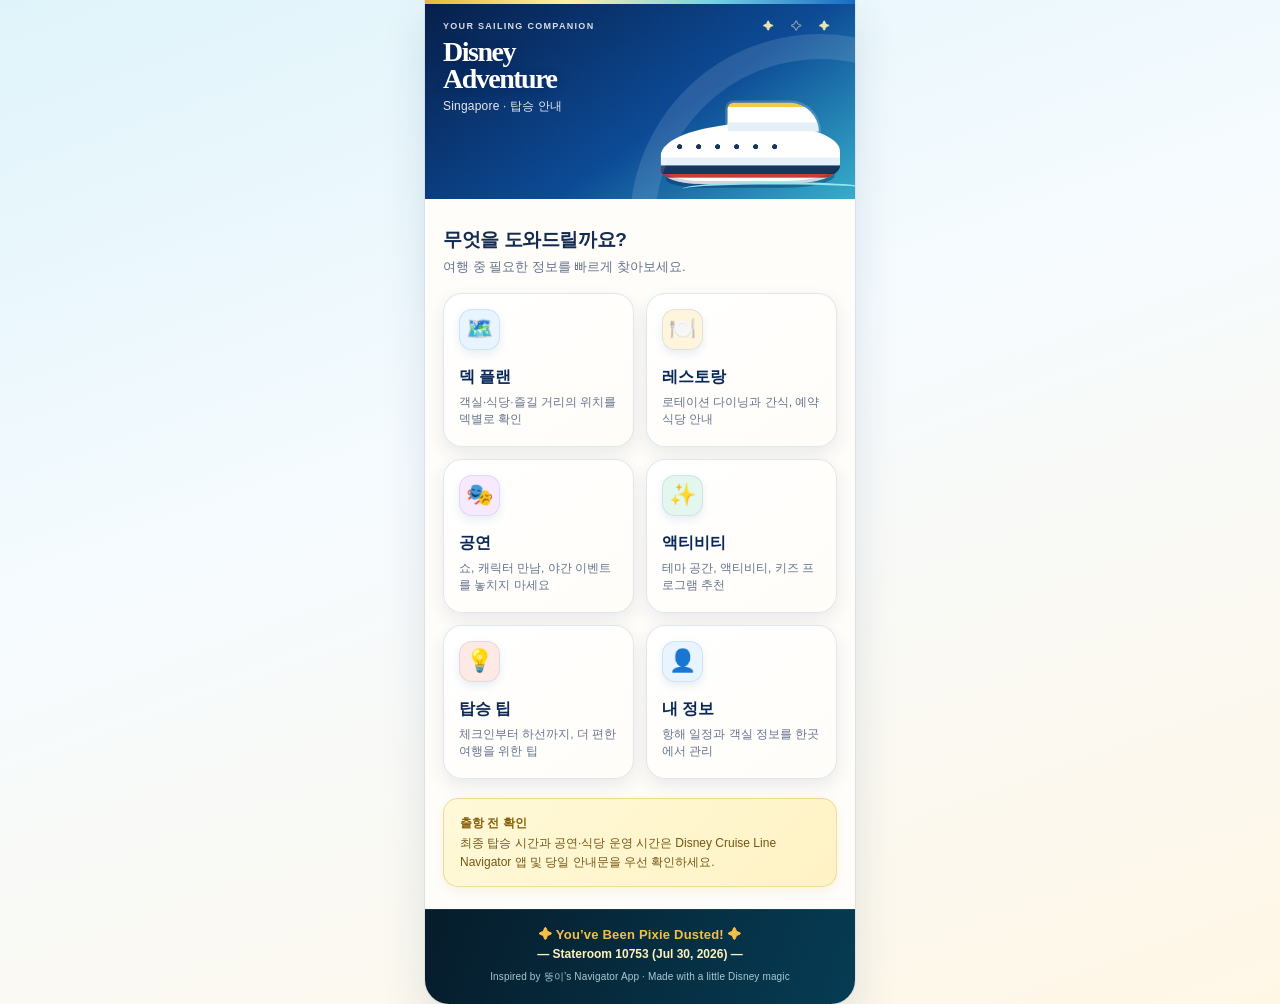
==== index.html @ e0dd8572 "Add files via upload" ====
<!doctype html>
<link rel="stylesheet" href="cruise-theme.css">
<html lang="ko">
<head>
  <meta charset="utf-8" />
  <meta name="viewport" content="width=device-width, initial-scale=1, viewport-fit=cover" />
  <title>Disney Adventure · Singapore Guide</title>
  <style>
    :root{--navy:#102c5b;--blue:#1569ca;--sky:#e8f4ff;--gold:#f6bd49;--ink:#13233e;--muted:#64738d;--line:#e5eaf2;--paper:#fffdf9}*{box-sizing:border-box}body{margin:0;background:#edf2f8;color:var(--ink);font-family:-apple-system,BlinkMacSystemFont,"Segoe UI",sans-serif}.app{max-width:430px;min-height:100vh;margin:auto;background:var(--paper);overflow:hidden}.hero{height:255px;padding:24px 22px;color:#fff;position:relative;background:radial-gradient(circle at 79% 17%,#ffe39b 0 4%,transparent 4.3%),radial-gradient(circle at 84% 15%,#fff 0 1.2%,transparent 1.5%),linear-gradient(145deg,#0c2355,#1262b9 63%,#50b6d8);overflow:hidden}.hero:after{content:"";position:absolute;width:330px;height:330px;border:25px solid rgba(255,255,255,.12);border-radius:50%;right:-155px;bottom:-215px}.eyebrow{font-size:11px;letter-spacing:1.3px;font-weight:700;opacity:.84}.hero h1{font-family:Georgia,serif;font-size:35px;line-height:.95;margin:12px 0 9px;letter-spacing:-1.5px}.hero p{font-size:14px;margin:0;opacity:.9}.ship{position:absolute;right:18px;bottom:17px;width:205px;height:68px;border-radius:52% 48% 28% 22%;background:#f8fbff;box-shadow:inset 0 -17px #bed8ee,0 15px 0 -9px rgba(1,34,79,.35)}.ship:before{content:"";position:absolute;width:112px;height:35px;right:19px;top:-25px;border-radius:6px 38px 0 0;background:#e8f2fb;box-shadow:0 -11px 0 -5px #f6bd49}.wave{position:absolute;right:-16px;bottom:3px;width:230px;height:17px;border-top:3px solid #95e5ef;border-radius:50%}.quick{display:flex;gap:10px;padding:16px 18px 6px;overflow:auto}.quick button{white-space:nowrap;border:1px solid #d5e5f8;background:#fff;border-radius:99px;padding:9px 13px;color:#275e9d;font-size:13px;font-weight:700}.quick button:first-child{background:var(--navy);border-color:var(--navy);color:#fff}main{padding:11px 18px 100px}h2{font-size:19px;margin:17px 0 4px;letter-spacing:-.4px}.intro{font-size:13px;color:var(--muted);margin:0 0 16px;line-height:1.5}.grid{display:grid;grid-template-columns:1fr 1fr;gap:12px}.card{border:1px solid var(--line);background:#fff;border-radius:18px;padding:15px;min-height:154px;box-shadow:0 5px 16px rgba(34,61,98,.06);cursor:pointer;transition:.18s}.card:active{transform:scale(.97)}.icon{height:41px;width:41px;border-radius:13px;display:grid;place-items:center;background:var(--sky);font-size:22px}.card:nth-child(2) .icon{background:#fff4dc}.card:nth-child(3) .icon{background:#f7eaff}.card:nth-child(4) .icon{background:#e3f7ef}.card:nth-child(5) .icon{background:#ffe9e5}.card h3{font-size:16px;margin:17px 0 6px}.card p{font-size:12px;color:var(--muted);line-height:1.45;margin:0}.notice{margin-top:19px;padding:15px 16px;border-radius:15px;background:#fff6db;border:1px solid #f5dfa1;font-size:12px;line-height:1.55}.notice strong{display:block;color:#875e09;margin-bottom:2px}.nav{position:fixed;bottom:0;left:50%;transform:translateX(-50%);max-width:430px;width:100%;height:72px;padding:10px 28px env(safe-area-inset-bottom);background:rgba(255,255,255,.96);border-top:1px solid var(--line);display:flex;justify-content:space-between;text-align:center;color:#77849a;font-size:10px}.nav div.active{color:var(--blue);font-weight:700}.nav span{display:block;font-size:19px;line-height:25px}.sheet{position:fixed;inset:0;display:none;align-items:end;justify-content:center;background:rgba(10,28,59,.42);z-index:5}.panel{max-width:430px;width:100%;max-height:78vh;overflow:auto;background:#fff;border-radius:24px 24px 0 0;padding:12px 22px 40px;animation:up .25s}.panel.deck-panel{max-height:96vh;padding:10px 8px 20px;background:#f5f7fb}.handle{height:4px;width:38px;background:#d7deea;border-radius:5px;margin:0 auto 10px}.panel h3{margin:0 0 10px;font-size:21px}.panel p,.panel li{font-size:14px;line-height:1.6;color:#44546e}.panel ul{padding-left:20px}.close{float:right;border:0;background:#eef5fd;color:#1d5fa9;border-radius:50%;height:30px;width:30px;font-size:18px}@keyframes up{from{transform:translateY(100%)}to{transform:translateY(0)}}.deck-panel #sheetTitle{padding-left:8px;font-size:19px;margin-bottom:6px}.room-box{background:#fff;border:1px solid #dbe6f3;border-radius:10px;padding:7px 10px;margin:0 8px 6px}.room-label{font-size:10px;font-weight:800;color:#275e9d;display:block;margin-bottom:4px}.room-row{display:flex;gap:7px}.room-row input{min-width:0;flex:1;height:31px;border:1px solid #b5cee9;border-radius:7px;padding:0 9px;font-size:13px;color:var(--ink)}.room-row button,.back-my-deck{border:0;border-radius:7px;background:var(--navy);color:#fff;font-weight:700;padding:0 10px}.room-state{font-size:10px;color:#315170;margin:4px 1px 0}.map-note{display:flex;justify-content:space-between;align-items:center;gap:8px;background:#102c5b;color:#fff;font-size:11px;font-weight:700;margin:0 8px}.map-note span{padding:6px 9px}.back-my-deck{font-size:10px;height:24px;margin-right:5px;display:none}.map-wrap{background:#d2d2d2;margin:0 8px;height:475px;overflow:auto;border:1px solid #dce1e8;border-top:0}.map-canvas{position:relative;width:100%;min-height:100%}.map-canvas img{display:block;width:100%;height:auto;min-height:100%}.room-marker{display:none;position:absolute;width:24px;height:24px;border-radius:50%;background:rgba(241,91,66,.28);color:#fff;border:2px solid #f15b42;box-shadow:0 0 0 2px rgba(255,255,255,.96),0 2px 7px rgba(11,39,86,.35);transform:translate(-50%,-50%);z-index:2}.room-marker span{display:grid;place-items:center;width:100%;height:100%;font-size:16px;line-height:1;font-weight:800;text-shadow:0 1px 2px #a73828}.marker-label{position:absolute;display:none;z-index:3;transform:translate(-50%,-135%);background:var(--navy);color:#fff;border-radius:99px;padding:5px 8px;font-size:11px;font-weight:700;white-space:nowrap;box-shadow:0 2px 8px rgba(11,39,86,.25)}.deck-list{padding:5px 8px;display:grid;gap:4px}.deck-item{width:100%;display:flex;align-items:center;gap:8px;text-align:left;border:0;border-radius:8px;background:#fff;color:var(--ink);padding:5px 8px;box-shadow:0 1px 2px rgba(22,43,72,.05)}.deck-item.active{background:#e1ac25;color:#102c5b}.deck-number{display:grid;place-items:center;flex:0 0 26px;height:26px;border-radius:6px;background:#edf2f7;font-size:12px;font-weight:800}.deck-item.active .deck-number{background:#104261;color:#fff}.deck-copy{min-width:0;flex:1}.deck-name{display:block;font-size:11px;font-weight:800;white-space:nowrap;overflow:hidden;text-overflow:ellipsis}.deck-facilities{display:block;margin-top:1px;color:#67748a;font-size:9px;white-space:nowrap;overflow:hidden;text-overflow:ellipsis}.deck-item.active .deck-facilities{color:#4e4731}.deck-chevron{color:#9ba7b7;font-size:14px}.deck-item.active .deck-chevron{color:#34414d}.map-help{font-size:9px;color:#7a8798;line-height:1.3;margin:0 10px 5px}
    main{padding-bottom:22px}.pixie-footer{margin-top:0;padding:18px 16px 20px;background:linear-gradient(110deg,#061c2a,#063c54);color:#f6bd49;text-align:center;box-shadow:inset 0 1px rgba(255,255,255,.08)}.pixie-footer strong{display:block;font-size:13px;letter-spacing:.2px}.pixie-footer .stateroom{margin-top:5px;color:#fff2bf;font-size:12px;font-weight:800}.pixie-footer .credit{margin:9px 0 0;color:#a9cad4;font-size:10px;letter-spacing:.15px}
    .ship{right:15px;bottom:15px;width:236px;height:80px;border-radius:54% 46% 30% 23%;background:radial-gradient(circle at 25px 31px,#18365a 0 3px,transparent 3.7px),radial-gradient(circle at 50px 31px,#18365a 0 3px,transparent 3.7px),radial-gradient(circle at 75px 31px,#18365a 0 3px,transparent 3.7px),radial-gradient(circle at 100px 31px,#18365a 0 3px,transparent 3.7px),radial-gradient(circle at 125px 31px,#18365a 0 3px,transparent 3.7px),radial-gradient(circle at 150px 31px,#18365a 0 3px,transparent 3.7px),linear-gradient(#fff 0 56%,#e7f1fa 57% 69%,#15375f 70% 83%,#c93e3d 84% 89%,#fff 90%);box-shadow:inset 0 -4px rgba(7,34,67,.18),0 12px 0 -7px rgba(1,34,79,.38)}.ship:before{width:120px;height:38px;right:28px;top:-27px;border-radius:8px 38px 0 0;background:linear-gradient(#f7c94b 0 14%,#fff 15%);box-shadow:inset 0 -12px #e5eff8,0 0 0 3px rgba(255,255,255,.18)}.ship:after{width:28px;height:30px;right:72px;top:-43px;border-radius:7px 7px 2px 2px;background:linear-gradient(#d8433d 0 24%,#f6c64a 25%);box-shadow:-51px 11px 0 -3px #f6c64a,-51px 8px 0 -3px #d8433d,0 3px 0 1px #fff}
    .hero{height:195px;padding:17px 18px}.eyebrow{font-size:9px}.hero h1{margin:8px 0 6px;font-size:28px}.hero p{font-size:12px}.ship{transform:scale(.76);transform-origin:right bottom}.wave{transform:scale(.82);transform-origin:right bottom}
  </style>
</head>
<body>
  <div class="app">
    <header class="hero"><div class="eyebrow">YOUR SAILING COMPANION</div><h1>Disney<br>Adventure</h1><p>Singapore · 탑승 안내</p><div class="ship"></div><div class="wave"></div></header>
    <main><h2>무엇을 도와드릴까요?</h2><p class="intro">여행 중 필요한 정보를 빠르게 찾아보세요.</p><section class="grid">
      <article class="card" id="deckPlanCard" role="button" tabindex="0"><div class="icon">🗺️</div><h3>덱 플랜</h3><p>객실·식당·즐길 거리의 위치를 덱별로 확인</p></article>
      <article class="card" onclick="location.href='restaurant.html'"><div class="icon">🍽️</div><h3>레스토랑</h3><p>로테이션 다이닝과 간식, 예약 식당 안내</p></article>
      <article class="card" onclick="location.href='shows-v4.html'"><div class="icon">🎭</div><h3>공연</h3><p>쇼, 캐릭터 만남, 야간 이벤트를 놓치지 마세요</p></article>
      <article class="card" onclick="openGuide('어드벤처')"><div class="icon">✨</div><h3>액티비티</h3><p>테마 공간, 액티비티, 키즈 프로그램 추천</p></article>
      <article class="card" onclick="location.href='tips.html'"><div class="icon">💡</div><h3>탑승 팁</h3><p>체크인부터 하선까지, 더 편한 여행을 위한 팁</p></article>
      <article class="card" onclick="location.href='my-info.html'"><div class="icon">👤</div><h3>내 정보</h3><p>항해 일정과 객실 정보를 한곳에서 관리</p></article>
    </section><aside class="notice"><strong>출항 전 확인</strong>최종 탑승 시간과 공연·식당 운영 시간은 Disney Cruise Line Navigator 앱 및 당일 안내문을 우선 확인하세요.</aside></main><footer class="pixie-footer"><strong>✦ You’ve Been Pixie Dusted! ✦</strong><div class="stateroom">— Stateroom 10753 (Jul 30, 2026) —</div><p class="credit">Inspired by 뚱이’s Navigator App · Made with a little Disney magic</p></footer>
  </div>
  <div class="sheet" id="sheet" onclick="if(event.target===this)closeGuide()"><div class="panel"><button class="close" onclick="closeGuide()">×</button><div class="handle"></div><h3 id="sheetTitle"></h3><div id="sheetBody"></div></div></div>
  <script src="deck-text-index.js"></script>
  <script>
    const guides={
      '덱 플랜':'<p>원하는 장소를 이름으로 검색하고, 현재 위치에서 가까운 덱을 먼저 확인하세요.</p><ul><li>Deck 4–6: 객실과 주요 공용 공간</li><li>Deck 7–10: 가족 활동·수영장·야외 공간</li><li>Deck 11 이상: 어트랙션과 전망 공간</li></ul><p>각 항해의 실제 시설 위치는 선내 Navigator 지도에서 확인하세요.</p>',
      '레스토랑':'<p>디즈니 크루즈의 로테이션 다이닝은 배정된 식당을 순서대로 이용하는 방식입니다. 저녁 식사 시간과 레스토랑은 Navigator 앱에서 확인하세요.</p><ul><li>배정 식당: 예약 시간에 맞춰 입장</li><li>캐주얼 다이닝: 운영 시간 내 자유 이용</li><li>성인 전용·스페셜티 다이닝: 사전 예약 권장</li><li>알레르기·식단: 첫 식사 때 서버에게 미리 알리기</li></ul>',
      '공연 & 이벤트':'<p>브로드웨이 스타일 쇼와 캐릭터 이벤트는 항해 일정에 따라 달라집니다. 공연 시작 20–30분 전 입장을 추천합니다.</p><ul><li>공연 시간은 식사 회차에 따라 구분될 수 있어요.</li><li>캐릭터 만남은 대기줄이 짧은 이른 시간대가 편합니다.</li><li>우천·안전 상황에 따라 야외 이벤트가 변경될 수 있습니다.</li></ul>',
      '어드벤처':'<p>Disney Adventure의 테마 공간은 아이부터 어른까지 즐길 수 있도록 구성됩니다. 인기 활동은 승선 후 바로 예약 여부를 확인해 보세요.</p><ul><li>테마 구역 탐험과 포토 스폿</li><li>가족용 데크 액티비티</li><li>어린이 클럽 및 청소년 공간</li><li>성인 전용 휴식·엔터테인먼트</li></ul>',
      '탑승 팁':'<ul><li>여권, 탑승 서류, 수하물 태그를 출발 전에 한 번 더 확인하세요.</li><li>수영복·여벌 옷·약품은 위탁 수하물 대신 휴대 가방에 넣으세요.</li><li>승선 직후 선내 Wi‑Fi와 Navigator 앱을 연결하면 당일 일정 확인이 쉬워집니다.</li><li>하선 전날에는 수하물 제출 시각과 집합 장소를 확인하세요.</li></ul>',
      '내 일정':'<p>이 페이지는 디자인 시안입니다. 실제 서비스에서는 예약 정보와 Navigator 앱 일정 연동 영역으로 연결할 수 있습니다.</p>'
    };
    const decks=[5,6,7,8,9,10,11,12,13,15,16,17,18,19];
    const deckInfo={4:['Welcome Atrium','로비 · 게스트 서비스 · 쇼핑'],5:['Dining & Shopping','Animator’s Palate · World of Disney · Tiana’s Bayou Lounge'],6:['Theatre & Guest Services','Walt Disney Theatre · 게스트 서비스 · 인챈티드 서머 레스토랑'],7:['San Fransokyo Street','Big Hero Arcade · Baymax Treats · 부티크'],8:['Kids Clubs & Dining','Disney’s Oceaneer Club · Hollywood Spotlight Club · Nursery'],9:['Health & Staterooms','헬스 센터 · 스테이트룸'],10:['Imagination Garden & Dining','Imagination Garden · Wayfinder Bay · Spa · Fitness'],11:['Imagination Garden Upper','Garden Bar · Castle Collection · 스테이트룸'],12:['Adventure Activities','야외 액티비티 · 가족 공간'],13:['Adventure Activities','엔터테인먼트 · 전망 공간'],15:['Adventure Activities','레저 · 전망 공간'],16:['Adventure Activities','레저 · 전망 공간'],17:['Adventure Activities','레저 · 전망 공간'],18:['Marvel Landing','Infinity Pool · Concierge Spa'],19:['Adventure Activities','야외 휴식 · 전망 공간'],20:['Adventure Activities','최상층 전망 공간']};
    const places=[
      {name:'Walt Disney Theatre',terms:'월트 디즈니 시어터 공연 극장 walt disney theatre',deck:5,x:50,y:23},
      {name:'Animator’s Palate',terms:'애니메이터 팔레트 animators palate 레스토랑',deck:5,x:50,y:81},
      {name:'Tiana’s Bayou Lounge',terms:'티아나 바유 라운지 tianas bayou lounge',deck:5,x:60,y:49},
      {name:'World of Disney',terms:'월드 오브 디즈니 world of disney 쇼핑',deck:5,x:30,y:56},
      {name:'Disney’s Oceaneer Club',terms:'오셔니어 클럽 oceaneer club 디즈니 키즈',deck:8,x:50,y:48},
      {name:'Hollywood Spotlight Club',terms:'할리우드 스포트라이트 hollywood spotlight',deck:8,x:50,y:89},
      {name:'it’s a small world nursery',terms:'스몰 월드 너서리 small world nursery',deck:8,x:38,y:31},
      {name:'Marvel WEB Workshop',terms:'마블 웹 워크숍 marvel web workshop',deck:8,x:39,y:62},
      {name:'Fairytale Hall',terms:'페어리테일 홀 fairytale hall',deck:8,x:63,y:62},
      {name:'Imagination Garden',terms:'이매지네이션 가든 imagination garden',deck:10,x:50,y:50},
      {name:'Wayfinder Bay',terms:'웨이파인더 베이 wayfinder bay',deck:10,x:56,y:58},
      {name:'Spa & Fitness',terms:'스파 피트니스 spa fitness',deck:10,x:48,y:70},
      {name:'Garden Bar',terms:'가든 바 garden bar',deck:11,x:50,y:50},
      {name:'Infinity Pool',terms:'인피니티 풀 infinity pool 수영장',deck:18,x:50,y:34},
      {name:'Concierge Spa',terms:'컨시어지 스파 concierge spa',deck:18,x:50,y:46}
    ];
    let selectedDeck=8;
    function roomDeck(value){const number=value.replace(/\D/g,'');if(/^1[0-9]{3,4}$/.test(number))return Number(number.slice(0,2));if(/^[4-9][0-9]{3,4}$/.test(number))return Number(number[0]);return null}
    function openDeckPlan(){document.querySelector('.panel').classList.add('deck-panel');document.getElementById('sheetTitle').textContent='덱 플랜';document.getElementById('sheetBody').innerHTML='<div class="room-box"><label class="room-label" for="roomNumber">객실 번호 또는 주요 시설 검색</label><div class="room-row"><input id="roomNumber" maxlength="40" placeholder="예: 85001 · Oceaneer Club" aria-label="객실 번호 또는 시설명" oninput="searchLocation(this.value)"><button onclick="findLocation()">찾기</button></div><div id="roomState" class="room-state">객실 번호 또는 시설명을 입력해 주세요.</div></div><div class="map-note"><span id="mapTitle">Deck 8</span><button id="myDeckButton" class="back-my-deck" onclick="showMyDeck()">내 객실 덱 보기</button></div><div class="map-wrap"><div class="map-canvas"><img id="deckImage" alt="선택한 덱 플랜"><i id="roomMarker" class="room-marker"><span>⌂</span></i><b id="markerLabel" class="marker-label"></b></div></div><p class="map-help">객실 번호는 이 기기에 저장됩니다. 시설명은 주요 시설의 한글·영문 명칭으로 검색할 수 있습니다.</p><div id="deckList" class="deck-list" aria-label="덱 선택"></div>';document.getElementById('roomNumber').value=localStorage.getItem('disneyAdventureRoom')||'';const myDeck=roomDeck(document.getElementById('roomNumber').value);if(myDeck&&decks.includes(myDeck))selectedDeck=myDeck;renderDeck();document.getElementById('sheet').classList.add('show')}
    function normalize(value){return value.toLowerCase().replace(/[^a-z0-9가-힣]/g,'')}
    function matchedPlace(value){const query=normalize(value);if(!query)return null;return places.find(place=>normalize(place.terms).includes(query)||normalize(place.name).includes(query))||null}
    function findExactLocation(value){const query=normalize(value),index=window.deckTextIndex||{};if(!query)return null;for(const [deck,entries] of Object.entries(index)){const exact=entries.find(entry=>normalize(entry.t)===query);if(exact)return {...exact,deck:Number(deck)}}for(const [deck,entries] of Object.entries(index)){const partial=entries.find(entry=>normalize(entry.t).includes(query));if(partial)return {...partial,deck:Number(deck)}}const place=matchedPlace(value);if(!place)return null;const entries=index[place.deck]||[];const terms=place.terms.split(' ').map(normalize).filter(term=>term.length>3);const item=entries.map(entry=>({entry,score:terms.filter(term=>normalize(entry.t).includes(term)||term.includes(normalize(entry.t))).length})).sort((a,b)=>b.score-a.score)[0];return item&&item.score?{...item.entry,deck:place.deck}:place}
    function searchLocation(value){const room=value.replace(/\D/g,'').slice(0,5),found=findExactLocation(value),deck=roomDeck(room);if(/^\d{5}$/.test(room))localStorage.setItem('disneyAdventureRoom',room);if(found)selectedDeck=found.deck;else if(deck&&decks.includes(deck))selectedDeck=deck;renderDeck(value)}
    function findLocation(){const value=document.getElementById('roomNumber').value,found=findExactLocation(value),deck=roomDeck(value);if(found){selectedDeck=found.deck;renderDeck(value);document.querySelector('.map-wrap').scrollTop=0;return}if(deck&&decks.includes(deck)){selectedDeck=deck;renderDeck(value);document.querySelector('.map-wrap').scrollTop=0;return}document.getElementById('roomState').textContent='이미지에서 찾지 못했습니다. 객실 번호 또는 시설명을 다시 입력해 주세요.'}
    function focusMarker(y){requestAnimationFrame(()=>{const map=document.querySelector('.map-wrap'),canvas=document.querySelector('.map-canvas');map.scrollTop=Math.max(0,canvas.offsetHeight*y/100-map.clientHeight*.35)})}
    function showMyDeck(){const room=localStorage.getItem('disneyAdventureRoom')||'',deck=roomDeck(room);if(deck&&decks.includes(deck)){document.getElementById('roomNumber').value=room;selectedDeck=deck;renderDeck(room);document.querySelector('.map-wrap').scrollIntoView({behavior:'smooth',block:'start'})}else{document.getElementById('roomState').textContent='저장된 객실 번호가 없습니다. 객실 번호 5자리를 입력해 주세요.'}}
    function renderDeck(query){const input=document.getElementById('roomNumber'),value=(query===undefined?input.value:query),room=value.replace(/\D/g,'').slice(0,5),myDeck=roomDeck(room),found=findExactLocation(value),info=deckInfo[selectedDeck];const list=document.getElementById('deckList');list.innerHTML=[...decks].reverse().map(deck=>'<button type="button" data-deck="'+deck+'" class="deck-item '+(deck===selectedDeck?'active':'')+'"><span class="deck-number">'+deck+'</span><span class="deck-copy"><span class="deck-name">Deck '+deck+' · '+deckInfo[deck][0]+'</span><span class="deck-facilities">'+deckInfo[deck][1]+'</span></span><span class="deck-chevron">›</span></button>').join('');list.onclick=event=>{const button=event.target.closest('[data-deck]');if(button)selectDeck(Number(button.dataset.deck))};document.getElementById('deckImage').src='deck-plans/deck_'+String(selectedDeck).padStart(2,'0')+'.webp';document.getElementById('mapTitle').textContent='Deck '+selectedDeck+' · '+info[0];const marker=document.getElementById('roomMarker'),label=document.getElementById('markerLabel'),state=document.getElementById('roomState'),back=document.getElementById('myDeckButton');back.style.display=myDeck&&myDeck!==selectedDeck?'block':'none';marker.style.display=label.style.display='none';if(found){state.textContent=(found.t||found.name)+' · Deck '+found.deck+'의 이미지 표기 위치입니다.';if(found.deck===selectedDeck){marker.style.left=found.x+'%';marker.style.top=found.y+'%';label.style.left=found.x+'%';label.style.top=found.y+'%';label.textContent=found.t||found.name;marker.querySelector('span').textContent=/^\d+$/.test(found.t||'')?'+':'●';marker.style.display=label.style.display='block';focusMarker(found.y)}return}marker.querySelector('span').textContent='+';if(!value){state.textContent='객실 번호 또는 시설명을 입력해 주세요.';return}if(!myDeck||!decks.includes(myDeck)){state.textContent='검색 결과가 없습니다. 객실 번호 5자리 또는 주요 시설명을 입력해 주세요.';return}state.textContent='객실 '+room+' · Deck '+myDeck+'에 저장됨';if(myDeck!==selectedDeck)return;const suffix=Number(room.slice(-2)),top=28+(suffix%70)/70*47,left=Number(room.slice(-1))%2?67:33;marker.style.left=left+'%';marker.style.top=top+'%';label.style.left=left+'%';label.style.top=top+'%';label.textContent='내 객실 '+room+' (추정)';marker.style.display=label.style.display='block'}
    function selectDeck(deck){selectedDeck=deck;renderDeck();document.querySelector('.map-wrap').scrollTop=0}
    function openGuide(title){document.querySelector('.panel').classList.remove('deck-panel');document.getElementById('sheetTitle').textContent=title;document.getElementById('sheetBody').innerHTML=guides[title]||'';document.getElementById('sheet').classList.add('show')}function closeGuide(){document.getElementById('sheet').classList.remove('show')}
    document.getElementById('deckPlanCard').addEventListener('click',()=>location.href='deck-plan.html');document.getElementById('deckPlanCard').addEventListener('keydown',event=>{if(event.key==='Enter'||event.key===' '){event.preventDefault();location.href='deck-plan.html'}});
  </script>
<script>document.querySelectorAll(".nav [data-nav]").forEach(x=>x.addEventListener("click",()=>{document.querySelectorAll(".nav [data-nav]").forEach(y=>y.classList.remove("active"));x.classList.add("active");localStorage.setItem("disneyAdventureActiveNav",x.dataset.nav)}));const active=localStorage.getItem("disneyAdventureActiveNav");if(active){document.querySelectorAll(".nav [data-nav]").forEach(x=>x.classList.toggle("active",x.dataset.nav===active))}const adventureCard=document.querySelector('.grid .card:nth-child(4)');if(adventureCard){adventureCard.onclick=()=>location.href='adventure.html';adventureCard.onkeydown=e=>{if(e.key==='Enter'||e.key===' '){e.preventDefault();location.href='adventure.html'}}}</script></body>
</html>
---- cruise-theme.css ----
/* Shared Disney Cruise-inspired visual layer */
:root{--cruise-navy:#0a2857;--cruise-blue:#176cc2;--cruise-aqua:#76d3e5;--cruise-gold:#e7b83e;--cruise-paper:#fffdf7;--cruise-ink:#132b50}
body{background:linear-gradient(160deg,#dff4fa 0,#f6fbff 42%,#fff7e6 100%)!important;color:var(--cruise-ink)!important}
.app,.page{position:relative;box-shadow:0 0 0 1px rgba(12,52,93,.06),0 18px 45px rgba(12,52,93,.12)}
.app:before,.page:before{content:"";display:block;height:4px;background:linear-gradient(90deg,var(--cruise-gold),#fff0a4,var(--cruise-aqua),var(--cruise-blue))}
.hero,.head{position:relative!important;overflow:hidden;background:linear-gradient(145deg,#071f4b,#0d4b96 58%,#36aeca)!important}
.hero:before,.head:before{content:"✦  ✧  ✦";position:absolute;right:18px;top:16px;color:#fff4b8;letter-spacing:7px;font-size:11px;opacity:.9}
.hero h1,.head h1{letter-spacing:-.7px;text-shadow:0 2px 12px rgba(0,16,56,.25)}
.hero p,.head p{letter-spacing:.2px}
.back{color:#fff4b8!important;text-shadow:0 1px 4px rgba(0,0,0,.2)}
.card,.group,.show,.summary,.event{border:1px solid rgba(21,91,150,.14)!important;box-shadow:0 7px 18px rgba(11,49,92,.09)!important;background:linear-gradient(145deg,#fff 0,#fffdf8 100%)!important}
.card{border-radius:19px!important}.card .icon{box-shadow:inset 0 0 0 1px rgba(20,101,175,.12),0 4px 8px rgba(26,90,150,.1)}
.card h3,.group summary,.show summary,.event h3{color:var(--cruise-navy)}
.card:active,.group summary:active,.show summary:active{transform:scale(.985)}
.notice,.note,.hint{border:1px solid rgba(219,171,45,.38)!important;background:linear-gradient(135deg,#fff9d8,#fff3c5)!important;color:#735612!important;box-shadow:0 4px 12px rgba(151,112,15,.08)}
.group,.show{border-radius:16px!important}.group summary,.show summary{padding:15px!important}.group[open],.show[open]{box-shadow:0 10px 23px rgba(12,67,126,.14)!important}
.item{border-color:#b8ddea!important;background:#fff!important}.item strong,.item-details b{color:#116f89!important}
button,.save,.add{box-shadow:0 4px 9px rgba(9,43,87,.12)}
.save,.add{background:linear-gradient(135deg,#f2cf5a,#dca62f)!important;color:#102c5b!important}
input,select{border-color:#b9d5e8!important;background:#fffef9!important}input:focus,select:focus{outline:3px solid rgba(94,194,220,.25);border-color:#38a9c5!important}
.source{color:#64748b!important}
@media (min-width:560px){.app,.page{border-radius:0 0 24px 24px;overflow:hidden}}
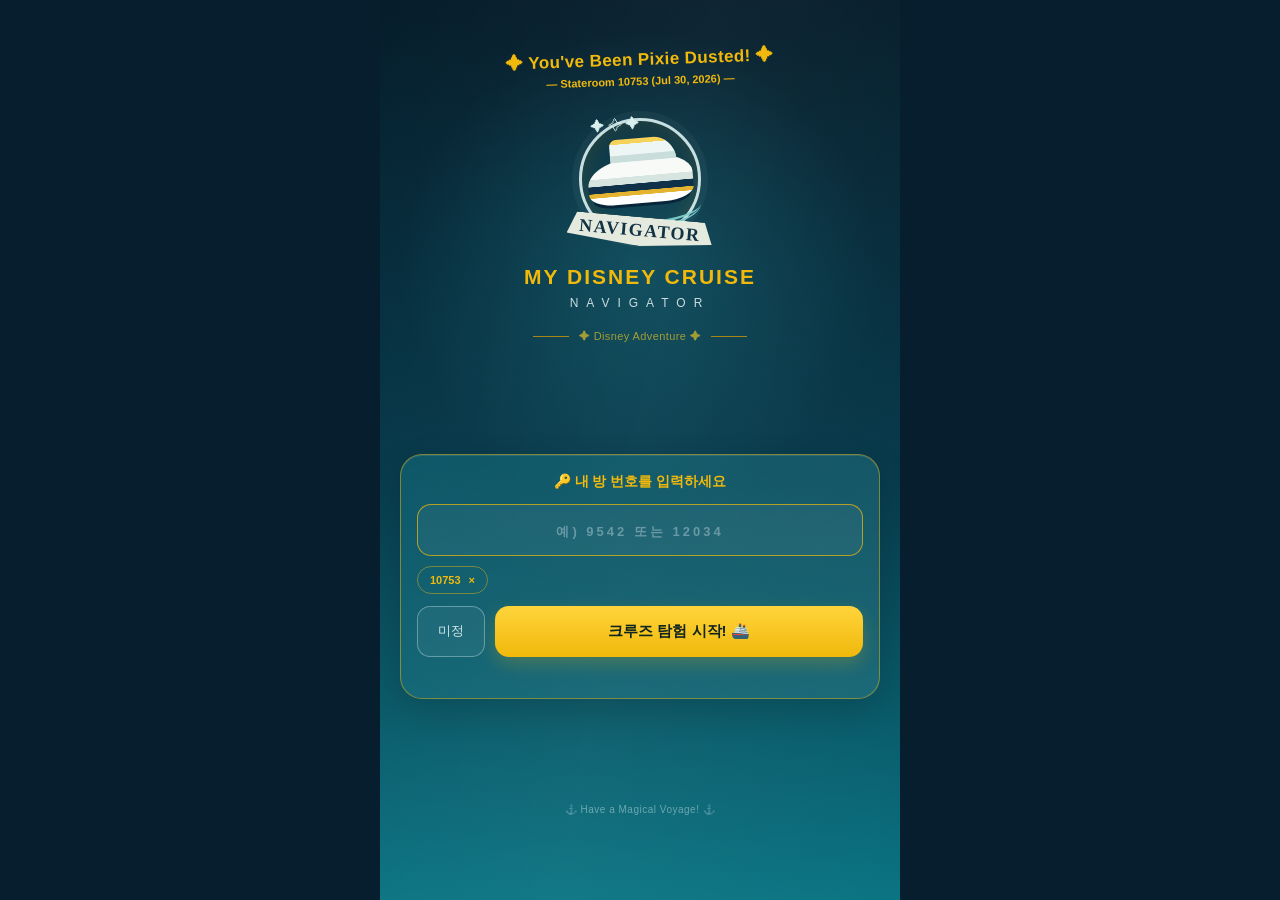
==== commit 7b1fc9c1: "Add stateroom entry landing page" ====
--- a/index.html
+++ b/index.html
@@ -1,73 +1,35 @@
 <!doctype html>
-<link rel="stylesheet" href="cruise-theme.css">
 <html lang="ko">
 <head>
-  <meta charset="utf-8" />
-  <meta name="viewport" content="width=device-width, initial-scale=1, viewport-fit=cover" />
-  <title>Disney Adventure · Singapore Guide</title>
+  <meta charset="utf-8">
+  <meta name="viewport" content="width=device-width,initial-scale=1,viewport-fit=cover">
+  <title>My Disney Cruise Navigator</title>
   <style>
-    :root{--navy:#102c5b;--blue:#1569ca;--sky:#e8f4ff;--gold:#f6bd49;--ink:#13233e;--muted:#64738d;--line:#e5eaf2;--paper:#fffdf9}*{box-sizing:border-box}body{margin:0;background:#edf2f8;color:var(--ink);font-family:-apple-system,BlinkMacSystemFont,"Segoe UI",sans-serif}.app{max-width:430px;min-height:100vh;margin:auto;background:var(--paper);overflow:hidden}.hero{height:255px;padding:24px 22px;color:#fff;position:relative;background:radial-gradient(circle at 79% 17%,#ffe39b 0 4%,transparent 4.3%),radial-gradient(circle at 84% 15%,#fff 0 1.2%,transparent 1.5%),linear-gradient(145deg,#0c2355,#1262b9 63%,#50b6d8);overflow:hidden}.hero:after{content:"";position:absolute;width:330px;height:330px;border:25px solid rgba(255,255,255,.12);border-radius:50%;right:-155px;bottom:-215px}.eyebrow{font-size:11px;letter-spacing:1.3px;font-weight:700;opacity:.84}.hero h1{font-family:Georgia,serif;font-size:35px;line-height:.95;margin:12px 0 9px;letter-spacing:-1.5px}.hero p{font-size:14px;margin:0;opacity:.9}.ship{position:absolute;right:18px;bottom:17px;width:205px;height:68px;border-radius:52% 48% 28% 22%;background:#f8fbff;box-shadow:inset 0 -17px #bed8ee,0 15px 0 -9px rgba(1,34,79,.35)}.ship:before{content:"";position:absolute;width:112px;height:35px;right:19px;top:-25px;border-radius:6px 38px 0 0;background:#e8f2fb;box-shadow:0 -11px 0 -5px #f6bd49}.wave{position:absolute;right:-16px;bottom:3px;width:230px;height:17px;border-top:3px solid #95e5ef;border-radius:50%}.quick{display:flex;gap:10px;padding:16px 18px 6px;overflow:auto}.quick button{white-space:nowrap;border:1px solid #d5e5f8;background:#fff;border-radius:99px;padding:9px 13px;color:#275e9d;font-size:13px;font-weight:700}.quick button:first-child{background:var(--navy);border-color:var(--navy);color:#fff}main{padding:11px 18px 100px}h2{font-size:19px;margin:17px 0 4px;letter-spacing:-.4px}.intro{font-size:13px;color:var(--muted);margin:0 0 16px;line-height:1.5}.grid{display:grid;grid-template-columns:1fr 1fr;gap:12px}.card{border:1px solid var(--line);background:#fff;border-radius:18px;padding:15px;min-height:154px;box-shadow:0 5px 16px rgba(34,61,98,.06);cursor:pointer;transition:.18s}.card:active{transform:scale(.97)}.icon{height:41px;width:41px;border-radius:13px;display:grid;place-items:center;background:var(--sky);font-size:22px}.card:nth-child(2) .icon{background:#fff4dc}.card:nth-child(3) .icon{background:#f7eaff}.card:nth-child(4) .icon{background:#e3f7ef}.card:nth-child(5) .icon{background:#ffe9e5}.card h3{font-size:16px;margin:17px 0 6px}.card p{font-size:12px;color:var(--muted);line-height:1.45;margin:0}.notice{margin-top:19px;padding:15px 16px;border-radius:15px;background:#fff6db;border:1px solid #f5dfa1;font-size:12px;line-height:1.55}.notice strong{display:block;color:#875e09;margin-bottom:2px}.nav{position:fixed;bottom:0;left:50%;transform:translateX(-50%);max-width:430px;width:100%;height:72px;padding:10px 28px env(safe-area-inset-bottom);background:rgba(255,255,255,.96);border-top:1px solid var(--line);display:flex;justify-content:space-between;text-align:center;color:#77849a;font-size:10px}.nav div.active{color:var(--blue);font-weight:700}.nav span{display:block;font-size:19px;line-height:25px}.sheet{position:fixed;inset:0;display:none;align-items:end;justify-content:center;background:rgba(10,28,59,.42);z-index:5}.panel{max-width:430px;width:100%;max-height:78vh;overflow:auto;background:#fff;border-radius:24px 24px 0 0;padding:12px 22px 40px;animation:up .25s}.panel.deck-panel{max-height:96vh;padding:10px 8px 20px;background:#f5f7fb}.handle{height:4px;width:38px;background:#d7deea;border-radius:5px;margin:0 auto 10px}.panel h3{margin:0 0 10px;font-size:21px}.panel p,.panel li{font-size:14px;line-height:1.6;color:#44546e}.panel ul{padding-left:20px}.close{float:right;border:0;background:#eef5fd;color:#1d5fa9;border-radius:50%;height:30px;width:30px;font-size:18px}@keyframes up{from{transform:translateY(100%)}to{transform:translateY(0)}}.deck-panel #sheetTitle{padding-left:8px;font-size:19px;margin-bottom:6px}.room-box{background:#fff;border:1px solid #dbe6f3;border-radius:10px;padding:7px 10px;margin:0 8px 6px}.room-label{font-size:10px;font-weight:800;color:#275e9d;display:block;margin-bottom:4px}.room-row{display:flex;gap:7px}.room-row input{min-width:0;flex:1;height:31px;border:1px solid #b5cee9;border-radius:7px;padding:0 9px;font-size:13px;color:var(--ink)}.room-row button,.back-my-deck{border:0;border-radius:7px;background:var(--navy);color:#fff;font-weight:700;padding:0 10px}.room-state{font-size:10px;color:#315170;margin:4px 1px 0}.map-note{display:flex;justify-content:space-between;align-items:center;gap:8px;background:#102c5b;color:#fff;font-size:11px;font-weight:700;margin:0 8px}.map-note span{padding:6px 9px}.back-my-deck{font-size:10px;height:24px;margin-right:5px;display:none}.map-wrap{background:#d2d2d2;margin:0 8px;height:475px;overflow:auto;border:1px solid #dce1e8;border-top:0}.map-canvas{position:relative;width:100%;min-height:100%}.map-canvas img{display:block;width:100%;height:auto;min-height:100%}.room-marker{display:none;position:absolute;width:24px;height:24px;border-radius:50%;background:rgba(241,91,66,.28);color:#fff;border:2px solid #f15b42;box-shadow:0 0 0 2px rgba(255,255,255,.96),0 2px 7px rgba(11,39,86,.35);transform:translate(-50%,-50%);z-index:2}.room-marker span{display:grid;place-items:center;width:100%;height:100%;font-size:16px;line-height:1;font-weight:800;text-shadow:0 1px 2px #a73828}.marker-label{position:absolute;display:none;z-index:3;transform:translate(-50%,-135%);background:var(--navy);color:#fff;border-radius:99px;padding:5px 8px;font-size:11px;font-weight:700;white-space:nowrap;box-shadow:0 2px 8px rgba(11,39,86,.25)}.deck-list{padding:5px 8px;display:grid;gap:4px}.deck-item{width:100%;display:flex;align-items:center;gap:8px;text-align:left;border:0;border-radius:8px;background:#fff;color:var(--ink);padding:5px 8px;box-shadow:0 1px 2px rgba(22,43,72,.05)}.deck-item.active{background:#e1ac25;color:#102c5b}.deck-number{display:grid;place-items:center;flex:0 0 26px;height:26px;border-radius:6px;background:#edf2f7;font-size:12px;font-weight:800}.deck-item.active .deck-number{background:#104261;color:#fff}.deck-copy{min-width:0;flex:1}.deck-name{display:block;font-size:11px;font-weight:800;white-space:nowrap;overflow:hidden;text-overflow:ellipsis}.deck-facilities{display:block;margin-top:1px;color:#67748a;font-size:9px;white-space:nowrap;overflow:hidden;text-overflow:ellipsis}.deck-item.active .deck-facilities{color:#4e4731}.deck-chevron{color:#9ba7b7;font-size:14px}.deck-item.active .deck-chevron{color:#34414d}.map-help{font-size:9px;color:#7a8798;line-height:1.3;margin:0 10px 5px}
-    main{padding-bottom:22px}.pixie-footer{margin-top:0;padding:18px 16px 20px;background:linear-gradient(110deg,#061c2a,#063c54);color:#f6bd49;text-align:center;box-shadow:inset 0 1px rgba(255,255,255,.08)}.pixie-footer strong{display:block;font-size:13px;letter-spacing:.2px}.pixie-footer .stateroom{margin-top:5px;color:#fff2bf;font-size:12px;font-weight:800}.pixie-footer .credit{margin:9px 0 0;color:#a9cad4;font-size:10px;letter-spacing:.15px}
-    .ship{right:15px;bottom:15px;width:236px;height:80px;border-radius:54% 46% 30% 23%;background:radial-gradient(circle at 25px 31px,#18365a 0 3px,transparent 3.7px),radial-gradient(circle at 50px 31px,#18365a 0 3px,transparent 3.7px),radial-gradient(circle at 75px 31px,#18365a 0 3px,transparent 3.7px),radial-gradient(circle at 100px 31px,#18365a 0 3px,transparent 3.7px),radial-gradient(circle at 125px 31px,#18365a 0 3px,transparent 3.7px),radial-gradient(circle at 150px 31px,#18365a 0 3px,transparent 3.7px),linear-gradient(#fff 0 56%,#e7f1fa 57% 69%,#15375f 70% 83%,#c93e3d 84% 89%,#fff 90%);box-shadow:inset 0 -4px rgba(7,34,67,.18),0 12px 0 -7px rgba(1,34,79,.38)}.ship:before{width:120px;height:38px;right:28px;top:-27px;border-radius:8px 38px 0 0;background:linear-gradient(#f7c94b 0 14%,#fff 15%);box-shadow:inset 0 -12px #e5eff8,0 0 0 3px rgba(255,255,255,.18)}.ship:after{width:28px;height:30px;right:72px;top:-43px;border-radius:7px 7px 2px 2px;background:linear-gradient(#d8433d 0 24%,#f6c64a 25%);box-shadow:-51px 11px 0 -3px #f6c64a,-51px 8px 0 -3px #d8433d,0 3px 0 1px #fff}
-    .hero{height:195px;padding:17px 18px}.eyebrow{font-size:9px}.hero h1{margin:8px 0 6px;font-size:28px}.hero p{font-size:12px}.ship{transform:scale(.76);transform-origin:right bottom}.wave{transform:scale(.82);transform-origin:right bottom}
+    :root{--navy:#061e2d;--teal:#0a6476;--teal2:#0d7d8c;--gold:#f0b90b;--gold2:#ffd43b;--pale:#b7d9df;--white:#f7fbfc}*{box-sizing:border-box}html,body{margin:0;min-height:100%;font-family:-apple-system,BlinkMacSystemFont,"Segoe UI",sans-serif;background:#061e2d;color:var(--white)}body{display:flex;justify-content:center}.gate{position:relative;width:min(100%,520px);min-height:100vh;padding:34px 20px max(22px,env(safe-area-inset-bottom));overflow:hidden;background:radial-gradient(circle at 50% 30%,rgba(21,129,145,.34),transparent 35%),linear-gradient(180deg,#061d2b 0%,#06394a 52%,#0b7482 100%)}.gate:before{content:"";position:absolute;inset:0;background:linear-gradient(100deg,transparent,rgba(255,255,255,.035),transparent);pointer-events:none}.top{text-align:center;position:relative;z-index:1}.arc{margin:15px auto 8px;max-width:350px;color:var(--gold);font-weight:900;line-height:1.35;transform:rotate(-2deg)}.arc strong{display:block;font-size:17px;letter-spacing:.4px}.arc span{display:block;font-size:11px;margin-top:2px}.emblem{width:150px;height:150px;margin:15px auto 8px;position:relative;display:grid;place-items:center}.moon{position:absolute;inset:14px;border:3px solid #c8dfe1;border-radius:50%;box-shadow:0 0 0 7px rgba(255,255,255,.04),inset 0 0 22px rgba(240,185,11,.12)}.ship{position:absolute;width:105px;height:48px;border-radius:58% 42% 28% 24%;background:linear-gradient(#f7faf7 0 43%,#d6e5df 44% 58%,#0f314a 59% 73%,#e4b431 74% 82%,#fff 83%);transform:rotate(-5deg);box-shadow:0 7px 0 -4px #08253a}.ship:before{content:"";position:absolute;width:66px;height:23px;right:15px;top:-17px;border-radius:7px 24px 0 0;background:linear-gradient(#f5d35b 0 20%,#edf6f4 21%);box-shadow:inset 0 -7px #c9dddb}.ship:after{content:"✦  ✧  ✦";position:absolute;left:7px;top:-40px;color:#d9f0ef;font-size:14px}.waveMark{position:absolute;width:122px;height:42px;bottom:23px;border-bottom:8px double #78c9c8;border-radius:50%;transform:rotate(-6deg)}.badge{position:absolute;bottom:8px;padding:3px 12px 5px;background:#e5eadf;color:#123344;font-family:Georgia,serif;font-size:18px;font-weight:900;letter-spacing:1.5px;transform:rotate(5deg);clip-path:polygon(6% 0,94% 0,100% 75%,50% 100%,0 75%)}h1{margin:11px 0 0;color:var(--gold);font-size:21px;letter-spacing:2px}h2{margin:7px 0 0;color:#c9dce1;font-size:12px;font-weight:500;letter-spacing:8px}.sub{margin-top:20px;color:#a39d36;font-size:11px;letter-spacing:.4px}.sub:before,.sub:after{content:"";display:inline-block;width:36px;height:1px;background:#a98516;vertical-align:middle;margin:0 10px}.entry{position:relative;z-index:1;margin-top:112px;padding:18px 16px 15px;border:1px solid rgba(240,185,11,.48);border-radius:22px;background:linear-gradient(145deg,rgba(18,112,128,.55),rgba(57,133,146,.38));box-shadow:inset 0 1px rgba(255,255,255,.11),0 12px 34px rgba(0,0,0,.16)}label{display:block;text-align:center;color:var(--gold);font-size:14px;font-weight:900;margin-bottom:13px}input{width:100%;height:52px;border:1.5px solid rgba(240,185,11,.72);border-radius:14px;background:rgba(255,255,255,.05);color:#fff;text-align:center;font-size:20px;font-weight:900;letter-spacing:4px;outline:none}input::placeholder{color:rgba(205,225,230,.42);font-size:13px;letter-spacing:3px}.row{display:grid;grid-template-columns:68px 1fr;gap:10px;margin-top:12px}.status{display:grid;place-items:center;height:51px;border:1px solid rgba(191,225,229,.42);border-radius:13px;background:rgba(255,255,255,.05);color:#d6e5e8;font-size:13px}.start{height:51px;border:0;border-radius:14px;background:linear-gradient(180deg,var(--gold2),var(--gold));color:#10251f;font-size:15px;font-weight:900;box-shadow:0 7px 18px rgba(240,185,11,.22);cursor:pointer}.chip{display:inline-flex;align-items:center;gap:8px;margin-top:10px;padding:7px 12px;border:1px solid rgba(240,185,11,.45);border-radius:999px;color:var(--gold);font-size:11px;font-weight:800}.error{min-height:18px;margin:8px 2px 0;text-align:center;color:#ffe3aa;font-size:11px}.foot{position:relative;z-index:1;text-align:center;margin-top:105px;color:rgba(190,222,226,.52);font-size:10px;letter-spacing:.5px}@media(max-height:760px){.gate{padding-top:18px}.entry{margin-top:65px}.foot{margin-top:55px}.emblem{width:125px;height:125px}.arc{margin-top:5px}}
   </style>
 </head>
 <body>
-  <div class="app">
-    <header class="hero"><div class="eyebrow">YOUR SAILING COMPANION</div><h1>Disney<br>Adventure</h1><p>Singapore · 탑승 안내</p><div class="ship"></div><div class="wave"></div></header>
-    <main><h2>무엇을 도와드릴까요?</h2><p class="intro">여행 중 필요한 정보를 빠르게 찾아보세요.</p><section class="grid">
-      <article class="card" id="deckPlanCard" role="button" tabindex="0"><div class="icon">🗺️</div><h3>덱 플랜</h3><p>객실·식당·즐길 거리의 위치를 덱별로 확인</p></article>
-      <article class="card" onclick="location.href='restaurant.html'"><div class="icon">🍽️</div><h3>레스토랑</h3><p>로테이션 다이닝과 간식, 예약 식당 안내</p></article>
-      <article class="card" onclick="location.href='shows-v4.html'"><div class="icon">🎭</div><h3>공연</h3><p>쇼, 캐릭터 만남, 야간 이벤트를 놓치지 마세요</p></article>
-      <article class="card" onclick="openGuide('어드벤처')"><div class="icon">✨</div><h3>액티비티</h3><p>테마 공간, 액티비티, 키즈 프로그램 추천</p></article>
-      <article class="card" onclick="location.href='tips.html'"><div class="icon">💡</div><h3>탑승 팁</h3><p>체크인부터 하선까지, 더 편한 여행을 위한 팁</p></article>
-      <article class="card" onclick="location.href='my-info.html'"><div class="icon">👤</div><h3>내 정보</h3><p>항해 일정과 객실 정보를 한곳에서 관리</p></article>
-    </section><aside class="notice"><strong>출항 전 확인</strong>최종 탑승 시간과 공연·식당 운영 시간은 Disney Cruise Line Navigator 앱 및 당일 안내문을 우선 확인하세요.</aside></main><footer class="pixie-footer"><strong>✦ You’ve Been Pixie Dusted! ✦</strong><div class="stateroom">— Stateroom 10753 (Jul 30, 2026) —</div><p class="credit">Inspired by 뚱이’s Navigator App · Made with a little Disney magic</p></footer>
-  </div>
-  <div class="sheet" id="sheet" onclick="if(event.target===this)closeGuide()"><div class="panel"><button class="close" onclick="closeGuide()">×</button><div class="handle"></div><h3 id="sheetTitle"></h3><div id="sheetBody"></div></div></div>
-  <script src="deck-text-index.js"></script>
-  <script>
-    const guides={
-      '덱 플랜':'<p>원하는 장소를 이름으로 검색하고, 현재 위치에서 가까운 덱을 먼저 확인하세요.</p><ul><li>Deck 4–6: 객실과 주요 공용 공간</li><li>Deck 7–10: 가족 활동·수영장·야외 공간</li><li>Deck 11 이상: 어트랙션과 전망 공간</li></ul><p>각 항해의 실제 시설 위치는 선내 Navigator 지도에서 확인하세요.</p>',
-      '레스토랑':'<p>디즈니 크루즈의 로테이션 다이닝은 배정된 식당을 순서대로 이용하는 방식입니다. 저녁 식사 시간과 레스토랑은 Navigator 앱에서 확인하세요.</p><ul><li>배정 식당: 예약 시간에 맞춰 입장</li><li>캐주얼 다이닝: 운영 시간 내 자유 이용</li><li>성인 전용·스페셜티 다이닝: 사전 예약 권장</li><li>알레르기·식단: 첫 식사 때 서버에게 미리 알리기</li></ul>',
-      '공연 & 이벤트':'<p>브로드웨이 스타일 쇼와 캐릭터 이벤트는 항해 일정에 따라 달라집니다. 공연 시작 20–30분 전 입장을 추천합니다.</p><ul><li>공연 시간은 식사 회차에 따라 구분될 수 있어요.</li><li>캐릭터 만남은 대기줄이 짧은 이른 시간대가 편합니다.</li><li>우천·안전 상황에 따라 야외 이벤트가 변경될 수 있습니다.</li></ul>',
-      '어드벤처':'<p>Disney Adventure의 테마 공간은 아이부터 어른까지 즐길 수 있도록 구성됩니다. 인기 활동은 승선 후 바로 예약 여부를 확인해 보세요.</p><ul><li>테마 구역 탐험과 포토 스폿</li><li>가족용 데크 액티비티</li><li>어린이 클럽 및 청소년 공간</li><li>성인 전용 휴식·엔터테인먼트</li></ul>',
-      '탑승 팁':'<ul><li>여권, 탑승 서류, 수하물 태그를 출발 전에 한 번 더 확인하세요.</li><li>수영복·여벌 옷·약품은 위탁 수하물 대신 휴대 가방에 넣으세요.</li><li>승선 직후 선내 Wi‑Fi와 Navigator 앱을 연결하면 당일 일정 확인이 쉬워집니다.</li><li>하선 전날에는 수하물 제출 시각과 집합 장소를 확인하세요.</li></ul>',
-      '내 일정':'<p>이 페이지는 디자인 시안입니다. 실제 서비스에서는 예약 정보와 Navigator 앱 일정 연동 영역으로 연결할 수 있습니다.</p>'
-    };
-    const decks=[5,6,7,8,9,10,11,12,13,15,16,17,18,19];
-    const deckInfo={4:['Welcome Atrium','로비 · 게스트 서비스 · 쇼핑'],5:['Dining & Shopping','Animator’s Palate · World of Disney · Tiana’s Bayou Lounge'],6:['Theatre & Guest Services','Walt Disney Theatre · 게스트 서비스 · 인챈티드 서머 레스토랑'],7:['San Fransokyo Street','Big Hero Arcade · Baymax Treats · 부티크'],8:['Kids Clubs & Dining','Disney’s Oceaneer Club · Hollywood Spotlight Club · Nursery'],9:['Health & Staterooms','헬스 센터 · 스테이트룸'],10:['Imagination Garden & Dining','Imagination Garden · Wayfinder Bay · Spa · Fitness'],11:['Imagination Garden Upper','Garden Bar · Castle Collection · 스테이트룸'],12:['Adventure Activities','야외 액티비티 · 가족 공간'],13:['Adventure Activities','엔터테인먼트 · 전망 공간'],15:['Adventure Activities','레저 · 전망 공간'],16:['Adventure Activities','레저 · 전망 공간'],17:['Adventure Activities','레저 · 전망 공간'],18:['Marvel Landing','Infinity Pool · Concierge Spa'],19:['Adventure Activities','야외 휴식 · 전망 공간'],20:['Adventure Activities','최상층 전망 공간']};
-    const places=[
-      {name:'Walt Disney Theatre',terms:'월트 디즈니 시어터 공연 극장 walt disney theatre',deck:5,x:50,y:23},
-      {name:'Animator’s Palate',terms:'애니메이터 팔레트 animators palate 레스토랑',deck:5,x:50,y:81},
-      {name:'Tiana’s Bayou Lounge',terms:'티아나 바유 라운지 tianas bayou lounge',deck:5,x:60,y:49},
-      {name:'World of Disney',terms:'월드 오브 디즈니 world of disney 쇼핑',deck:5,x:30,y:56},
-      {name:'Disney’s Oceaneer Club',terms:'오셔니어 클럽 oceaneer club 디즈니 키즈',deck:8,x:50,y:48},
-      {name:'Hollywood Spotlight Club',terms:'할리우드 스포트라이트 hollywood spotlight',deck:8,x:50,y:89},
-      {name:'it’s a small world nursery',terms:'스몰 월드 너서리 small world nursery',deck:8,x:38,y:31},
-      {name:'Marvel WEB Workshop',terms:'마블 웹 워크숍 marvel web workshop',deck:8,x:39,y:62},
-      {name:'Fairytale Hall',terms:'페어리테일 홀 fairytale hall',deck:8,x:63,y:62},
-      {name:'Imagination Garden',terms:'이매지네이션 가든 imagination garden',deck:10,x:50,y:50},
-      {name:'Wayfinder Bay',terms:'웨이파인더 베이 wayfinder bay',deck:10,x:56,y:58},
-      {name:'Spa & Fitness',terms:'스파 피트니스 spa fitness',deck:10,x:48,y:70},
-      {name:'Garden Bar',terms:'가든 바 garden bar',deck:11,x:50,y:50},
-      {name:'Infinity Pool',terms:'인피니티 풀 infinity pool 수영장',deck:18,x:50,y:34},
-      {name:'Concierge Spa',terms:'컨시어지 스파 concierge spa',deck:18,x:50,y:46}
-    ];
-    let selectedDeck=8;
-    function roomDeck(value){const number=value.replace(/\D/g,'');if(/^1[0-9]{3,4}$/.test(number))return Number(number.slice(0,2));if(/^[4-9][0-9]{3,4}$/.test(number))return Number(number[0]);return null}
-    function openDeckPlan(){document.querySelector('.panel').classList.add('deck-panel');document.getElementById('sheetTitle').textContent='덱 플랜';document.getElementById('sheetBody').innerHTML='<div class="room-box"><label class="room-label" for="roomNumber">객실 번호 또는 주요 시설 검색</label><div class="room-row"><input id="roomNumber" maxlength="40" placeholder="예: 85001 · Oceaneer Club" aria-label="객실 번호 또는 시설명" oninput="searchLocation(this.value)"><button onclick="findLocation()">찾기</button></div><div id="roomState" class="room-state">객실 번호 또는 시설명을 입력해 주세요.</div></div><div class="map-note"><span id="mapTitle">Deck 8</span><button id="myDeckButton" class="back-my-deck" onclick="showMyDeck()">내 객실 덱 보기</button></div><div class="map-wrap"><div class="map-canvas"><img id="deckImage" alt="선택한 덱 플랜"><i id="roomMarker" class="room-marker"><span>⌂</span></i><b id="markerLabel" class="marker-label"></b></div></div><p class="map-help">객실 번호는 이 기기에 저장됩니다. 시설명은 주요 시설의 한글·영문 명칭으로 검색할 수 있습니다.</p><div id="deckList" class="deck-list" aria-label="덱 선택"></div>';document.getElementById('roomNumber').value=localStorage.getItem('disneyAdventureRoom')||'';const myDeck=roomDeck(document.getElementById('roomNumber').value);if(myDeck&&decks.includes(myDeck))selectedDeck=myDeck;renderDeck();document.getElementById('sheet').classList.add('show')}
-    function normalize(value){return value.toLowerCase().replace(/[^a-z0-9가-힣]/g,'')}
-    function matchedPlace(value){const query=normalize(value);if(!query)return null;return places.find(place=>normalize(place.terms).includes(query)||normalize(place.name).includes(query))||null}
-    function findExactLocation(value){const query=normalize(value),index=window.deckTextIndex||{};if(!query)return null;for(const [deck,entries] of Object.entries(index)){const exact=entries.find(entry=>normalize(entry.t)===query);if(exact)return {...exact,deck:Number(deck)}}for(const [deck,entries] of Object.entries(index)){const partial=entries.find(entry=>normalize(entry.t).includes(query));if(partial)return {...partial,deck:Number(deck)}}const place=matchedPlace(value);if(!place)return null;const entries=index[place.deck]||[];const terms=place.terms.split(' ').map(normalize).filter(term=>term.length>3);const item=entries.map(entry=>({entry,score:terms.filter(term=>normalize(entry.t).includes(term)||term.includes(normalize(entry.t))).length})).sort((a,b)=>b.score-a.score)[0];return item&&item.score?{...item.entry,deck:place.deck}:place}
-    function searchLocation(value){const room=value.replace(/\D/g,'').slice(0,5),found=findExactLocation(value),deck=roomDeck(room);if(/^\d{5}$/.test(room))localStorage.setItem('disneyAdventureRoom',room);if(found)selectedDeck=found.deck;else if(deck&&decks.includes(deck))selectedDeck=deck;renderDeck(value)}
-    function findLocation(){const value=document.getElementById('roomNumber').value,found=findExactLocation(value),deck=roomDeck(value);if(found){selectedDeck=found.deck;renderDeck(value);document.querySelector('.map-wrap').scrollTop=0;return}if(deck&&decks.includes(deck)){selectedDeck=deck;renderDeck(value);document.querySelector('.map-wrap').scrollTop=0;return}document.getElementById('roomState').textContent='이미지에서 찾지 못했습니다. 객실 번호 또는 시설명을 다시 입력해 주세요.'}
-    function focusMarker(y){requestAnimationFrame(()=>{const map=document.querySelector('.map-wrap'),canvas=document.querySelector('.map-canvas');map.scrollTop=Math.max(0,canvas.offsetHeight*y/100-map.clientHeight*.35)})}
-    function showMyDeck(){const room=localStorage.getItem('disneyAdventureRoom')||'',deck=roomDeck(room);if(deck&&decks.includes(deck)){document.getElementById('roomNumber').value=room;selectedDeck=deck;renderDeck(room);document.querySelector('.map-wrap').scrollIntoView({behavior:'smooth',block:'start'})}else{document.getElementById('roomState').textContent='저장된 객실 번호가 없습니다. 객실 번호 5자리를 입력해 주세요.'}}
-    function renderDeck(query){const input=document.getElementById('roomNumber'),value=(query===undefined?input.value:query),room=value.replace(/\D/g,'').slice(0,5),myDeck=roomDeck(room),found=findExactLocation(value),info=deckInfo[selectedDeck];const list=document.getElementById('deckList');list.innerHTML=[...decks].reverse().map(deck=>'<button type="button" data-deck="'+deck+'" class="deck-item '+(deck===selectedDeck?'active':'')+'"><span class="deck-number">'+deck+'</span><span class="deck-copy"><span class="deck-name">Deck '+deck+' · '+deckInfo[deck][0]+'</span><span class="deck-facilities">'+deckInfo[deck][1]+'</span></span><span class="deck-chevron">›</span></button>').join('');list.onclick=event=>{const button=event.target.closest('[data-deck]');if(button)selectDeck(Number(button.dataset.deck))};document.getElementById('deckImage').src='deck-plans/deck_'+String(selectedDeck).padStart(2,'0')+'.webp';document.getElementById('mapTitle').textContent='Deck '+selectedDeck+' · '+info[0];const marker=document.getElementById('roomMarker'),label=document.getElementById('markerLabel'),state=document.getElementById('roomState'),back=document.getElementById('myDeckButton');back.style.display=myDeck&&myDeck!==selectedDeck?'block':'none';marker.style.display=label.style.display='none';if(found){state.textContent=(found.t||found.name)+' · Deck '+found.deck+'의 이미지 표기 위치입니다.';if(found.deck===selectedDeck){marker.style.left=found.x+'%';marker.style.top=found.y+'%';label.style.left=found.x+'%';label.style.top=found.y+'%';label.textContent=found.t||found.name;marker.querySelector('span').textContent=/^\d+$/.test(found.t||'')?'+':'●';marker.style.display=label.style.display='block';focusMarker(found.y)}return}marker.querySelector('span').textContent='+';if(!value){state.textContent='객실 번호 또는 시설명을 입력해 주세요.';return}if(!myDeck||!decks.includes(myDeck)){state.textContent='검색 결과가 없습니다. 객실 번호 5자리 또는 주요 시설명을 입력해 주세요.';return}state.textContent='객실 '+room+' · Deck '+myDeck+'에 저장됨';if(myDeck!==selectedDeck)return;const suffix=Number(room.slice(-2)),top=28+(suffix%70)/70*47,left=Number(room.slice(-1))%2?67:33;marker.style.left=left+'%';marker.style.top=top+'%';label.style.left=left+'%';label.style.top=top+'%';label.textContent='내 객실 '+room+' (추정)';marker.style.display=label.style.display='block'}
-    function selectDeck(deck){selectedDeck=deck;renderDeck();document.querySelector('.map-wrap').scrollTop=0}
-    function openGuide(title){document.querySelector('.panel').classList.remove('deck-panel');document.getElementById('sheetTitle').textContent=title;document.getElementById('sheetBody').innerHTML=guides[title]||'';document.getElementById('sheet').classList.add('show')}function closeGuide(){document.getElementById('sheet').classList.remove('show')}
-    document.getElementById('deckPlanCard').addEventListener('click',()=>location.href='deck-plan.html');document.getElementById('deckPlanCard').addEventListener('keydown',event=>{if(event.key==='Enter'||event.key===' '){event.preventDefault();location.href='deck-plan.html'}});
-  </script>
-<script>document.querySelectorAll(".nav [data-nav]").forEach(x=>x.addEventListener("click",()=>{document.querySelectorAll(".nav [data-nav]").forEach(y=>y.classList.remove("active"));x.classList.add("active");localStorage.setItem("disneyAdventureActiveNav",x.dataset.nav)}));const active=localStorage.getItem("disneyAdventureActiveNav");if(active){document.querySelectorAll(".nav [data-nav]").forEach(x=>x.classList.toggle("active",x.dataset.nav===active))}const adventureCard=document.querySelector('.grid .card:nth-child(4)');if(adventureCard){adventureCard.onclick=()=>location.href='adventure.html';adventureCard.onkeydown=e=>{if(e.key==='Enter'||e.key===' '){e.preventDefault();location.href='adventure.html'}}}</script></body>
-</html>
+  <main class="gate">
+    <section class="top">
+      <div class="arc"><strong>✦ You've Been Pixie Dusted! ✦</strong><span>— Stateroom 10753 (Jul 30, 2026) —</span></div>
+      <div class="emblem"><div class="moon"></div><div class="ship"></div><div class="waveMark"></div><div class="badge">NAVIGATOR</div></div>
+      <h1>MY DISNEY CRUISE</h1><h2>NAVIGATOR</h2><div class="sub">✦ Disney Adventure ✦</div>
+    </section>
+    <section class="entry">
+      <label for="room">🔑 내 방 번호를 입력하세요</label>
+      <input id="room" inputmode="numeric" autocomplete="off" placeholder="예) 9542 또는 12034" maxlength="5">
+      <div class="chip">10753 <span>×</span></div>
+      <div class="row"><div class="status" id="status">미정</div><button class="start" id="start">크루즈 탐험 시작! 🚢</button></div>
+      <div class="error" id="error"></div>
+    </section>
+    <footer class="foot">⚓ Have a Magical Voyage! ⚓</footer>
+  </main>
+<script>
+const room=document.getElementById('room'),status=document.getElementById('status'),error=document.getElementById('error');
+const saved=localStorage.getItem('stateroomNumber');if(saved){room.value=saved;status.textContent='Deck '+saved.slice(0,-3)}
+room.addEventListener('input',()=>{room.value=room.value.replace(/\D/g,'').slice(0,5);status.textContent=room.value.length>=4?'Deck '+room.value.slice(0,-3):'미정';error.textContent=''});
+function enter(){const value=room.value.trim();if(value.length<4){error.textContent='객실 번호를 4~5자리 숫자로 입력해 주세요.';room.focus();return}localStorage.setItem('stateroomNumber',value);location.href='home.html'}
+document.getElementById('start').addEventListener('click',enter);room.addEventListener('keydown',e=>{if(e.key==='Enter')enter()});
+</script>
+</body>
+</html>
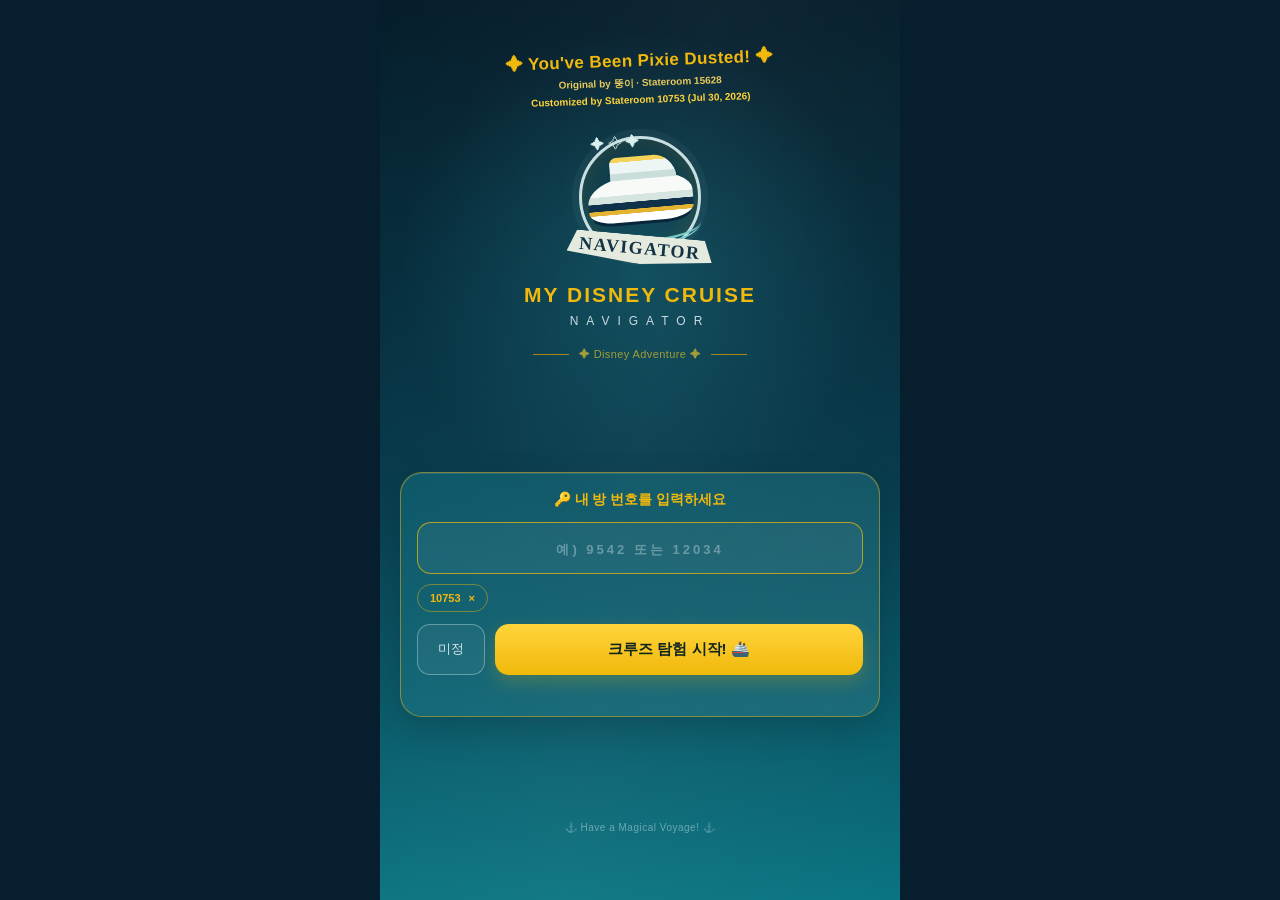
==== commit a86e69ea: "Credit original and customized staterooms on gate page" ====
--- a/index.html
+++ b/index.html
@@ -5,13 +5,13 @@
   <meta name="viewport" content="width=device-width,initial-scale=1,viewport-fit=cover">
   <title>My Disney Cruise Navigator</title>
   <style>
-    :root{--navy:#061e2d;--teal:#0a6476;--teal2:#0d7d8c;--gold:#f0b90b;--gold2:#ffd43b;--pale:#b7d9df;--white:#f7fbfc}*{box-sizing:border-box}html,body{margin:0;min-height:100%;font-family:-apple-system,BlinkMacSystemFont,"Segoe UI",sans-serif;background:#061e2d;color:var(--white)}body{display:flex;justify-content:center}.gate{position:relative;width:min(100%,520px);min-height:100vh;padding:34px 20px max(22px,env(safe-area-inset-bottom));overflow:hidden;background:radial-gradient(circle at 50% 30%,rgba(21,129,145,.34),transparent 35%),linear-gradient(180deg,#061d2b 0%,#06394a 52%,#0b7482 100%)}.gate:before{content:"";position:absolute;inset:0;background:linear-gradient(100deg,transparent,rgba(255,255,255,.035),transparent);pointer-events:none}.top{text-align:center;position:relative;z-index:1}.arc{margin:15px auto 8px;max-width:350px;color:var(--gold);font-weight:900;line-height:1.35;transform:rotate(-2deg)}.arc strong{display:block;font-size:17px;letter-spacing:.4px}.arc span{display:block;font-size:11px;margin-top:2px}.emblem{width:150px;height:150px;margin:15px auto 8px;position:relative;display:grid;place-items:center}.moon{position:absolute;inset:14px;border:3px solid #c8dfe1;border-radius:50%;box-shadow:0 0 0 7px rgba(255,255,255,.04),inset 0 0 22px rgba(240,185,11,.12)}.ship{position:absolute;width:105px;height:48px;border-radius:58% 42% 28% 24%;background:linear-gradient(#f7faf7 0 43%,#d6e5df 44% 58%,#0f314a 59% 73%,#e4b431 74% 82%,#fff 83%);transform:rotate(-5deg);box-shadow:0 7px 0 -4px #08253a}.ship:before{content:"";position:absolute;width:66px;height:23px;right:15px;top:-17px;border-radius:7px 24px 0 0;background:linear-gradient(#f5d35b 0 20%,#edf6f4 21%);box-shadow:inset 0 -7px #c9dddb}.ship:after{content:"✦  ✧  ✦";position:absolute;left:7px;top:-40px;color:#d9f0ef;font-size:14px}.waveMark{position:absolute;width:122px;height:42px;bottom:23px;border-bottom:8px double #78c9c8;border-radius:50%;transform:rotate(-6deg)}.badge{position:absolute;bottom:8px;padding:3px 12px 5px;background:#e5eadf;color:#123344;font-family:Georgia,serif;font-size:18px;font-weight:900;letter-spacing:1.5px;transform:rotate(5deg);clip-path:polygon(6% 0,94% 0,100% 75%,50% 100%,0 75%)}h1{margin:11px 0 0;color:var(--gold);font-size:21px;letter-spacing:2px}h2{margin:7px 0 0;color:#c9dce1;font-size:12px;font-weight:500;letter-spacing:8px}.sub{margin-top:20px;color:#a39d36;font-size:11px;letter-spacing:.4px}.sub:before,.sub:after{content:"";display:inline-block;width:36px;height:1px;background:#a98516;vertical-align:middle;margin:0 10px}.entry{position:relative;z-index:1;margin-top:112px;padding:18px 16px 15px;border:1px solid rgba(240,185,11,.48);border-radius:22px;background:linear-gradient(145deg,rgba(18,112,128,.55),rgba(57,133,146,.38));box-shadow:inset 0 1px rgba(255,255,255,.11),0 12px 34px rgba(0,0,0,.16)}label{display:block;text-align:center;color:var(--gold);font-size:14px;font-weight:900;margin-bottom:13px}input{width:100%;height:52px;border:1.5px solid rgba(240,185,11,.72);border-radius:14px;background:rgba(255,255,255,.05);color:#fff;text-align:center;font-size:20px;font-weight:900;letter-spacing:4px;outline:none}input::placeholder{color:rgba(205,225,230,.42);font-size:13px;letter-spacing:3px}.row{display:grid;grid-template-columns:68px 1fr;gap:10px;margin-top:12px}.status{display:grid;place-items:center;height:51px;border:1px solid rgba(191,225,229,.42);border-radius:13px;background:rgba(255,255,255,.05);color:#d6e5e8;font-size:13px}.start{height:51px;border:0;border-radius:14px;background:linear-gradient(180deg,var(--gold2),var(--gold));color:#10251f;font-size:15px;font-weight:900;box-shadow:0 7px 18px rgba(240,185,11,.22);cursor:pointer}.chip{display:inline-flex;align-items:center;gap:8px;margin-top:10px;padding:7px 12px;border:1px solid rgba(240,185,11,.45);border-radius:999px;color:var(--gold);font-size:11px;font-weight:800}.error{min-height:18px;margin:8px 2px 0;text-align:center;color:#ffe3aa;font-size:11px}.foot{position:relative;z-index:1;text-align:center;margin-top:105px;color:rgba(190,222,226,.52);font-size:10px;letter-spacing:.5px}@media(max-height:760px){.gate{padding-top:18px}.entry{margin-top:65px}.foot{margin-top:55px}.emblem{width:125px;height:125px}.arc{margin-top:5px}}
+    :root{--navy:#061e2d;--teal:#0a6476;--teal2:#0d7d8c;--gold:#f0b90b;--gold2:#ffd43b;--pale:#b7d9df;--white:#f7fbfc}*{box-sizing:border-box}html,body{margin:0;min-height:100%;font-family:-apple-system,BlinkMacSystemFont,"Segoe UI",sans-serif;background:#061e2d;color:var(--white)}body{display:flex;justify-content:center}.gate{position:relative;width:min(100%,520px);min-height:100vh;padding:34px 20px max(22px,env(safe-area-inset-bottom));overflow:hidden;background:radial-gradient(circle at 50% 30%,rgba(21,129,145,.34),transparent 35%),linear-gradient(180deg,#061d2b 0%,#06394a 52%,#0b7482 100%)}.gate:before{content:"";position:absolute;inset:0;background:linear-gradient(100deg,transparent,rgba(255,255,255,.035),transparent);pointer-events:none}.top{text-align:center;position:relative;z-index:1}.arc{margin:15px auto 8px;max-width:390px;color:var(--gold);font-weight:900;line-height:1.4;transform:rotate(-2deg)}.arc strong{display:block;font-size:17px;letter-spacing:.4px}.arc span{display:block;font-size:10px;margin-top:3px}.arc .original{color:#e7c95b}.arc .custom{color:#ffd43b}.emblem{width:150px;height:150px;margin:15px auto 8px;position:relative;display:grid;place-items:center}.moon{position:absolute;inset:14px;border:3px solid #c8dfe1;border-radius:50%;box-shadow:0 0 0 7px rgba(255,255,255,.04),inset 0 0 22px rgba(240,185,11,.12)}.ship{position:absolute;width:105px;height:48px;border-radius:58% 42% 28% 24%;background:linear-gradient(#f7faf7 0 43%,#d6e5df 44% 58%,#0f314a 59% 73%,#e4b431 74% 82%,#fff 83%);transform:rotate(-5deg);box-shadow:0 7px 0 -4px #08253a}.ship:before{content:"";position:absolute;width:66px;height:23px;right:15px;top:-17px;border-radius:7px 24px 0 0;background:linear-gradient(#f5d35b 0 20%,#edf6f4 21%);box-shadow:inset 0 -7px #c9dddb}.ship:after{content:"✦  ✧  ✦";position:absolute;left:7px;top:-40px;color:#d9f0ef;font-size:14px}.waveMark{position:absolute;width:122px;height:42px;bottom:23px;border-bottom:8px double #78c9c8;border-radius:50%;transform:rotate(-6deg)}.badge{position:absolute;bottom:8px;padding:3px 12px 5px;background:#e5eadf;color:#123344;font-family:Georgia,serif;font-size:18px;font-weight:900;letter-spacing:1.5px;transform:rotate(5deg);clip-path:polygon(6% 0,94% 0,100% 75%,50% 100%,0 75%)}h1{margin:11px 0 0;color:var(--gold);font-size:21px;letter-spacing:2px}h2{margin:7px 0 0;color:#c9dce1;font-size:12px;font-weight:500;letter-spacing:8px}.sub{margin-top:20px;color:#a39d36;font-size:11px;letter-spacing:.4px}.sub:before,.sub:after{content:"";display:inline-block;width:36px;height:1px;background:#a98516;vertical-align:middle;margin:0 10px}.entry{position:relative;z-index:1;margin-top:112px;padding:18px 16px 15px;border:1px solid rgba(240,185,11,.48);border-radius:22px;background:linear-gradient(145deg,rgba(18,112,128,.55),rgba(57,133,146,.38));box-shadow:inset 0 1px rgba(255,255,255,.11),0 12px 34px rgba(0,0,0,.16)}label{display:block;text-align:center;color:var(--gold);font-size:14px;font-weight:900;margin-bottom:13px}input{width:100%;height:52px;border:1.5px solid rgba(240,185,11,.72);border-radius:14px;background:rgba(255,255,255,.05);color:#fff;text-align:center;font-size:20px;font-weight:900;letter-spacing:4px;outline:none}input::placeholder{color:rgba(205,225,230,.42);font-size:13px;letter-spacing:3px}.row{display:grid;grid-template-columns:68px 1fr;gap:10px;margin-top:12px}.status{display:grid;place-items:center;height:51px;border:1px solid rgba(191,225,229,.42);border-radius:13px;background:rgba(255,255,255,.05);color:#d6e5e8;font-size:13px}.start{height:51px;border:0;border-radius:14px;background:linear-gradient(180deg,var(--gold2),var(--gold));color:#10251f;font-size:15px;font-weight:900;box-shadow:0 7px 18px rgba(240,185,11,.22);cursor:pointer}.chip{display:inline-flex;align-items:center;gap:8px;margin-top:10px;padding:7px 12px;border:1px solid rgba(240,185,11,.45);border-radius:999px;color:var(--gold);font-size:11px;font-weight:800}.error{min-height:18px;margin:8px 2px 0;text-align:center;color:#ffe3aa;font-size:11px}.foot{position:relative;z-index:1;text-align:center;margin-top:105px;color:rgba(190,222,226,.52);font-size:10px;letter-spacing:.5px}@media(max-height:760px){.gate{padding-top:18px}.entry{margin-top:65px}.foot{margin-top:55px}.emblem{width:125px;height:125px}.arc{margin-top:5px}}
   </style>
 </head>
 <body>
   <main class="gate">
     <section class="top">
-      <div class="arc"><strong>✦ You've Been Pixie Dusted! ✦</strong><span>— Stateroom 10753 (Jul 30, 2026) —</span></div>
+      <div class="arc"><strong>✦ You've Been Pixie Dusted! ✦</strong><span class="original">Original by 뚱이 · Stateroom 15628</span><span class="custom">Customized by Stateroom 10753 (Jul 30, 2026)</span></div>
       <div class="emblem"><div class="moon"></div><div class="ship"></div><div class="waveMark"></div><div class="badge">NAVIGATOR</div></div>
       <h1>MY DISNEY CRUISE</h1><h2>NAVIGATOR</h2><div class="sub">✦ Disney Adventure ✦</div>
     </section>
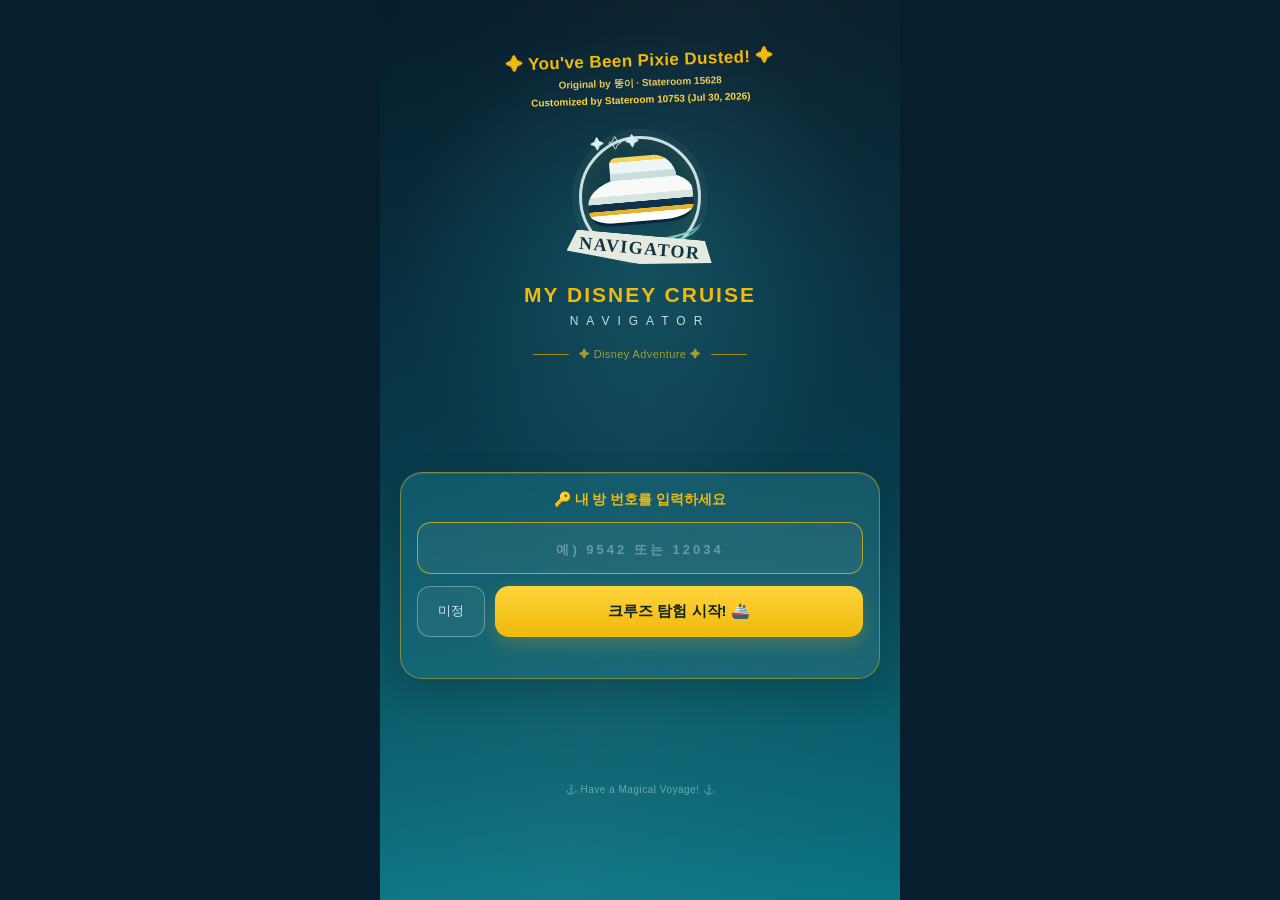
==== commit d991db1f: "Replace preset room chip with faint placeholder example" ====
--- a/index.html
+++ b/index.html
@@ -5,7 +5,7 @@
   <meta name="viewport" content="width=device-width,initial-scale=1,viewport-fit=cover">
   <title>My Disney Cruise Navigator</title>
   <style>
-    :root{--navy:#061e2d;--teal:#0a6476;--teal2:#0d7d8c;--gold:#f0b90b;--gold2:#ffd43b;--pale:#b7d9df;--white:#f7fbfc}*{box-sizing:border-box}html,body{margin:0;min-height:100%;font-family:-apple-system,BlinkMacSystemFont,"Segoe UI",sans-serif;background:#061e2d;color:var(--white)}body{display:flex;justify-content:center}.gate{position:relative;width:min(100%,520px);min-height:100vh;padding:34px 20px max(22px,env(safe-area-inset-bottom));overflow:hidden;background:radial-gradient(circle at 50% 30%,rgba(21,129,145,.34),transparent 35%),linear-gradient(180deg,#061d2b 0%,#06394a 52%,#0b7482 100%)}.gate:before{content:"";position:absolute;inset:0;background:linear-gradient(100deg,transparent,rgba(255,255,255,.035),transparent);pointer-events:none}.top{text-align:center;position:relative;z-index:1}.arc{margin:15px auto 8px;max-width:390px;color:var(--gold);font-weight:900;line-height:1.4;transform:rotate(-2deg)}.arc strong{display:block;font-size:17px;letter-spacing:.4px}.arc span{display:block;font-size:10px;margin-top:3px}.arc .original{color:#e7c95b}.arc .custom{color:#ffd43b}.emblem{width:150px;height:150px;margin:15px auto 8px;position:relative;display:grid;place-items:center}.moon{position:absolute;inset:14px;border:3px solid #c8dfe1;border-radius:50%;box-shadow:0 0 0 7px rgba(255,255,255,.04),inset 0 0 22px rgba(240,185,11,.12)}.ship{position:absolute;width:105px;height:48px;border-radius:58% 42% 28% 24%;background:linear-gradient(#f7faf7 0 43%,#d6e5df 44% 58%,#0f314a 59% 73%,#e4b431 74% 82%,#fff 83%);transform:rotate(-5deg);box-shadow:0 7px 0 -4px #08253a}.ship:before{content:"";position:absolute;width:66px;height:23px;right:15px;top:-17px;border-radius:7px 24px 0 0;background:linear-gradient(#f5d35b 0 20%,#edf6f4 21%);box-shadow:inset 0 -7px #c9dddb}.ship:after{content:"✦  ✧  ✦";position:absolute;left:7px;top:-40px;color:#d9f0ef;font-size:14px}.waveMark{position:absolute;width:122px;height:42px;bottom:23px;border-bottom:8px double #78c9c8;border-radius:50%;transform:rotate(-6deg)}.badge{position:absolute;bottom:8px;padding:3px 12px 5px;background:#e5eadf;color:#123344;font-family:Georgia,serif;font-size:18px;font-weight:900;letter-spacing:1.5px;transform:rotate(5deg);clip-path:polygon(6% 0,94% 0,100% 75%,50% 100%,0 75%)}h1{margin:11px 0 0;color:var(--gold);font-size:21px;letter-spacing:2px}h2{margin:7px 0 0;color:#c9dce1;font-size:12px;font-weight:500;letter-spacing:8px}.sub{margin-top:20px;color:#a39d36;font-size:11px;letter-spacing:.4px}.sub:before,.sub:after{content:"";display:inline-block;width:36px;height:1px;background:#a98516;vertical-align:middle;margin:0 10px}.entry{position:relative;z-index:1;margin-top:112px;padding:18px 16px 15px;border:1px solid rgba(240,185,11,.48);border-radius:22px;background:linear-gradient(145deg,rgba(18,112,128,.55),rgba(57,133,146,.38));box-shadow:inset 0 1px rgba(255,255,255,.11),0 12px 34px rgba(0,0,0,.16)}label{display:block;text-align:center;color:var(--gold);font-size:14px;font-weight:900;margin-bottom:13px}input{width:100%;height:52px;border:1.5px solid rgba(240,185,11,.72);border-radius:14px;background:rgba(255,255,255,.05);color:#fff;text-align:center;font-size:20px;font-weight:900;letter-spacing:4px;outline:none}input::placeholder{color:rgba(205,225,230,.42);font-size:13px;letter-spacing:3px}.row{display:grid;grid-template-columns:68px 1fr;gap:10px;margin-top:12px}.status{display:grid;place-items:center;height:51px;border:1px solid rgba(191,225,229,.42);border-radius:13px;background:rgba(255,255,255,.05);color:#d6e5e8;font-size:13px}.start{height:51px;border:0;border-radius:14px;background:linear-gradient(180deg,var(--gold2),var(--gold));color:#10251f;font-size:15px;font-weight:900;box-shadow:0 7px 18px rgba(240,185,11,.22);cursor:pointer}.chip{display:inline-flex;align-items:center;gap:8px;margin-top:10px;padding:7px 12px;border:1px solid rgba(240,185,11,.45);border-radius:999px;color:var(--gold);font-size:11px;font-weight:800}.error{min-height:18px;margin:8px 2px 0;text-align:center;color:#ffe3aa;font-size:11px}.foot{position:relative;z-index:1;text-align:center;margin-top:105px;color:rgba(190,222,226,.52);font-size:10px;letter-spacing:.5px}@media(max-height:760px){.gate{padding-top:18px}.entry{margin-top:65px}.foot{margin-top:55px}.emblem{width:125px;height:125px}.arc{margin-top:5px}}
+    :root{--navy:#061e2d;--teal:#0a6476;--teal2:#0d7d8c;--gold:#f0b90b;--gold2:#ffd43b;--pale:#b7d9df;--white:#f7fbfc}*{box-sizing:border-box}html,body{margin:0;min-height:100%;font-family:-apple-system,BlinkMacSystemFont,"Segoe UI",sans-serif;background:#061e2d;color:var(--white)}body{display:flex;justify-content:center}.gate{position:relative;width:min(100%,520px);min-height:100vh;padding:34px 20px max(22px,env(safe-area-inset-bottom));overflow:hidden;background:radial-gradient(circle at 50% 30%,rgba(21,129,145,.34),transparent 35%),linear-gradient(180deg,#061d2b 0%,#06394a 52%,#0b7482 100%)}.gate:before{content:"";position:absolute;inset:0;background:linear-gradient(100deg,transparent,rgba(255,255,255,.035),transparent);pointer-events:none}.top{text-align:center;position:relative;z-index:1}.arc{margin:15px auto 8px;max-width:390px;color:var(--gold);font-weight:900;line-height:1.4;transform:rotate(-2deg)}.arc strong{display:block;font-size:17px;letter-spacing:.4px}.arc span{display:block;font-size:10px;margin-top:3px}.arc .original{color:#e7c95b}.arc .custom{color:#ffd43b}.emblem{width:150px;height:150px;margin:15px auto 8px;position:relative;display:grid;place-items:center}.moon{position:absolute;inset:14px;border:3px solid #c8dfe1;border-radius:50%;box-shadow:0 0 0 7px rgba(255,255,255,.04),inset 0 0 22px rgba(240,185,11,.12)}.ship{position:absolute;width:105px;height:48px;border-radius:58% 42% 28% 24%;background:linear-gradient(#f7faf7 0 43%,#d6e5df 44% 58%,#0f314a 59% 73%,#e4b431 74% 82%,#fff 83%);transform:rotate(-5deg);box-shadow:0 7px 0 -4px #08253a}.ship:before{content:"";position:absolute;width:66px;height:23px;right:15px;top:-17px;border-radius:7px 24px 0 0;background:linear-gradient(#f5d35b 0 20%,#edf6f4 21%);box-shadow:inset 0 -7px #c9dddb}.ship:after{content:"✦  ✧  ✦";position:absolute;left:7px;top:-40px;color:#d9f0ef;font-size:14px}.waveMark{position:absolute;width:122px;height:42px;bottom:23px;border-bottom:8px double #78c9c8;border-radius:50%;transform:rotate(-6deg)}.badge{position:absolute;bottom:8px;padding:3px 12px 5px;background:#e5eadf;color:#123344;font-family:Georgia,serif;font-size:18px;font-weight:900;letter-spacing:1.5px;transform:rotate(5deg);clip-path:polygon(6% 0,94% 0,100% 75%,50% 100%,0 75%)}h1{margin:11px 0 0;color:var(--gold);font-size:21px;letter-spacing:2px}h2{margin:7px 0 0;color:#c9dce1;font-size:12px;font-weight:500;letter-spacing:8px}.sub{margin-top:20px;color:#a39d36;font-size:11px;letter-spacing:.4px}.sub:before,.sub:after{content:"";display:inline-block;width:36px;height:1px;background:#a98516;vertical-align:middle;margin:0 10px}.entry{position:relative;z-index:1;margin-top:112px;padding:18px 16px 15px;border:1px solid rgba(240,185,11,.48);border-radius:22px;background:linear-gradient(145deg,rgba(18,112,128,.55),rgba(57,133,146,.38));box-shadow:inset 0 1px rgba(255,255,255,.11),0 12px 34px rgba(0,0,0,.16)}label{display:block;text-align:center;color:var(--gold);font-size:14px;font-weight:900;margin-bottom:13px}input{width:100%;height:52px;border:1.5px solid rgba(240,185,11,.72);border-radius:14px;background:rgba(255,255,255,.05);color:#fff;text-align:center;font-size:20px;font-weight:900;letter-spacing:4px;outline:none}input::placeholder{color:rgba(205,225,230,.42);font-size:13px;letter-spacing:3px}.row{display:grid;grid-template-columns:68px 1fr;gap:10px;margin-top:12px}.status{display:grid;place-items:center;height:51px;border:1px solid rgba(191,225,229,.42);border-radius:13px;background:rgba(255,255,255,.05);color:#d6e5e8;font-size:13px}.start{height:51px;border:0;border-radius:14px;background:linear-gradient(180deg,var(--gold2),var(--gold));color:#10251f;font-size:15px;font-weight:900;box-shadow:0 7px 18px rgba(240,185,11,.22);cursor:pointer}.error{min-height:18px;margin:8px 2px 0;text-align:center;color:#ffe3aa;font-size:11px}.foot{position:relative;z-index:1;text-align:center;margin-top:105px;color:rgba(190,222,226,.52);font-size:10px;letter-spacing:.5px}@media(max-height:760px){.gate{padding-top:18px}.entry{margin-top:65px}.foot{margin-top:55px}.emblem{width:125px;height:125px}.arc{margin-top:5px}}
   </style>
 </head>
 <body>
@@ -18,7 +18,6 @@
     <section class="entry">
       <label for="room">🔑 내 방 번호를 입력하세요</label>
       <input id="room" inputmode="numeric" autocomplete="off" placeholder="예) 9542 또는 12034" maxlength="5">
-      <div class="chip">10753 <span>×</span></div>
       <div class="row"><div class="status" id="status">미정</div><button class="start" id="start">크루즈 탐험 시작! 🚢</button></div>
       <div class="error" id="error"></div>
     </section>
